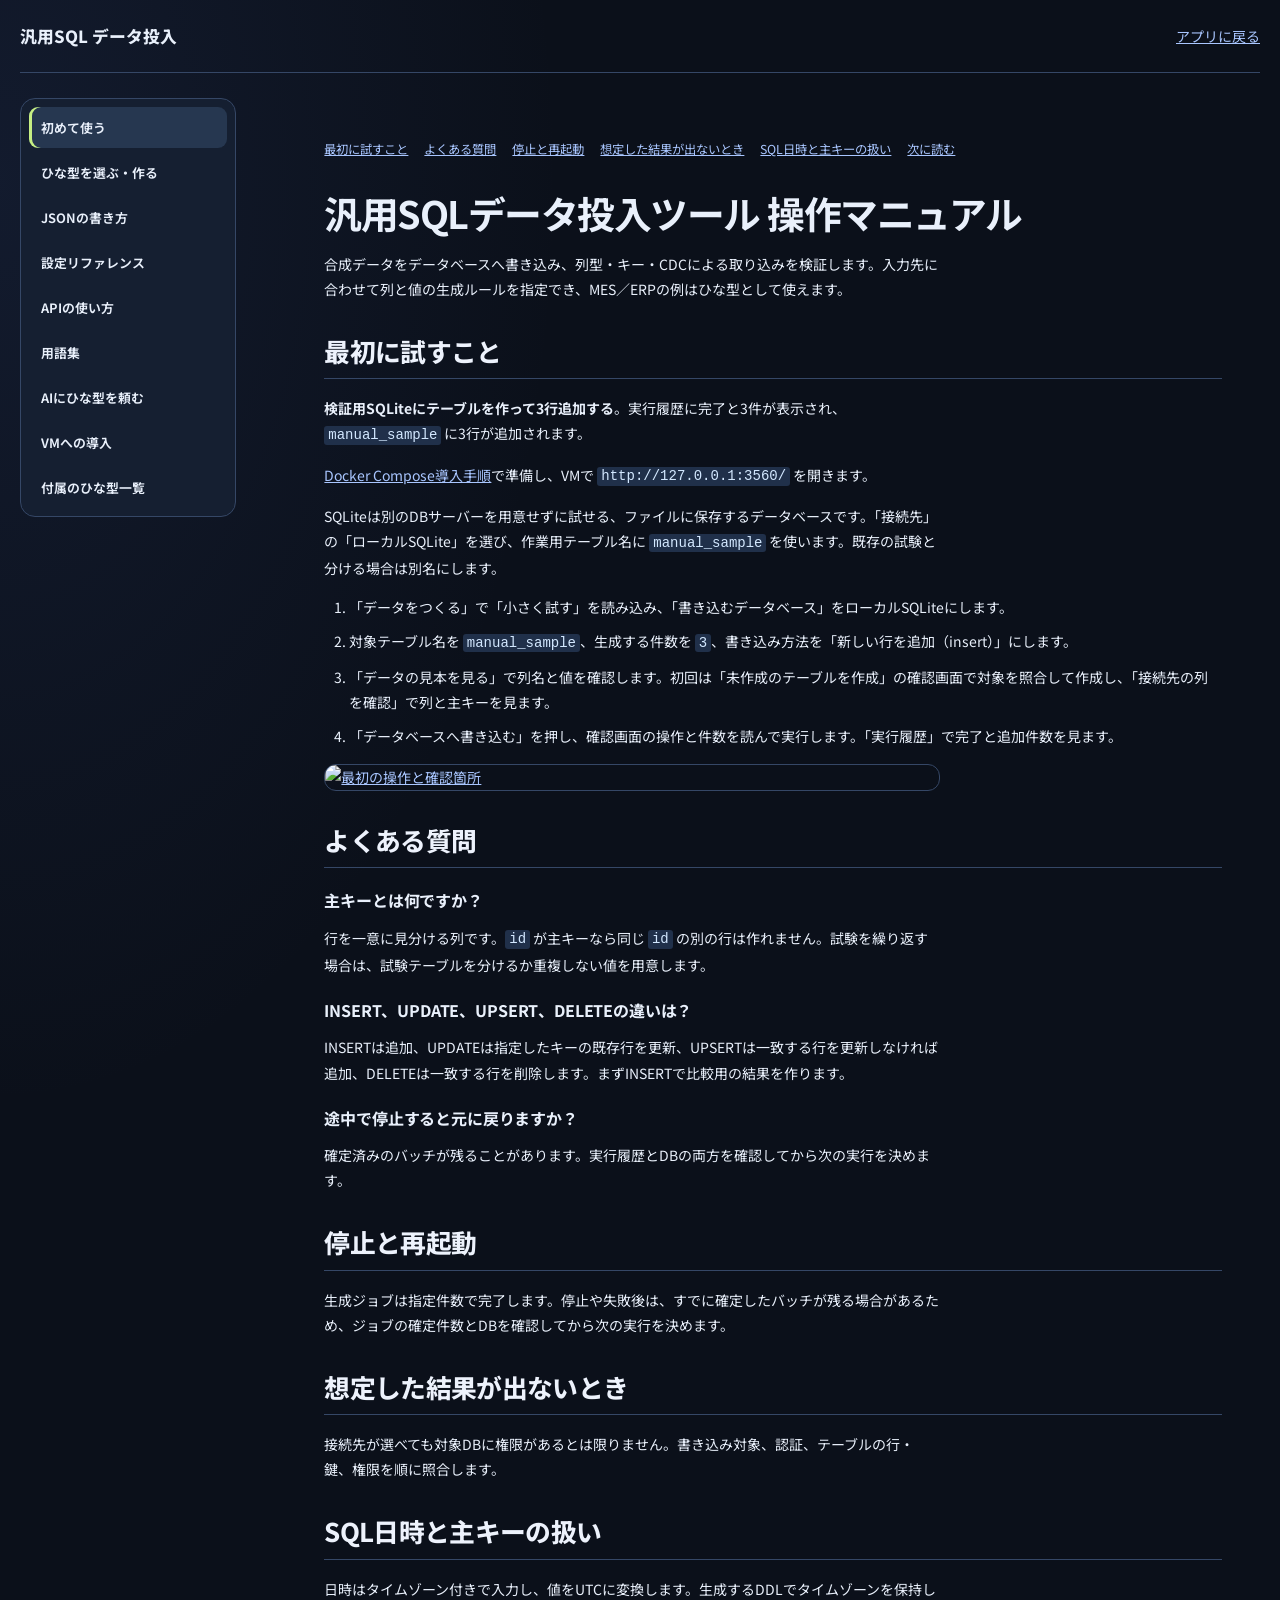
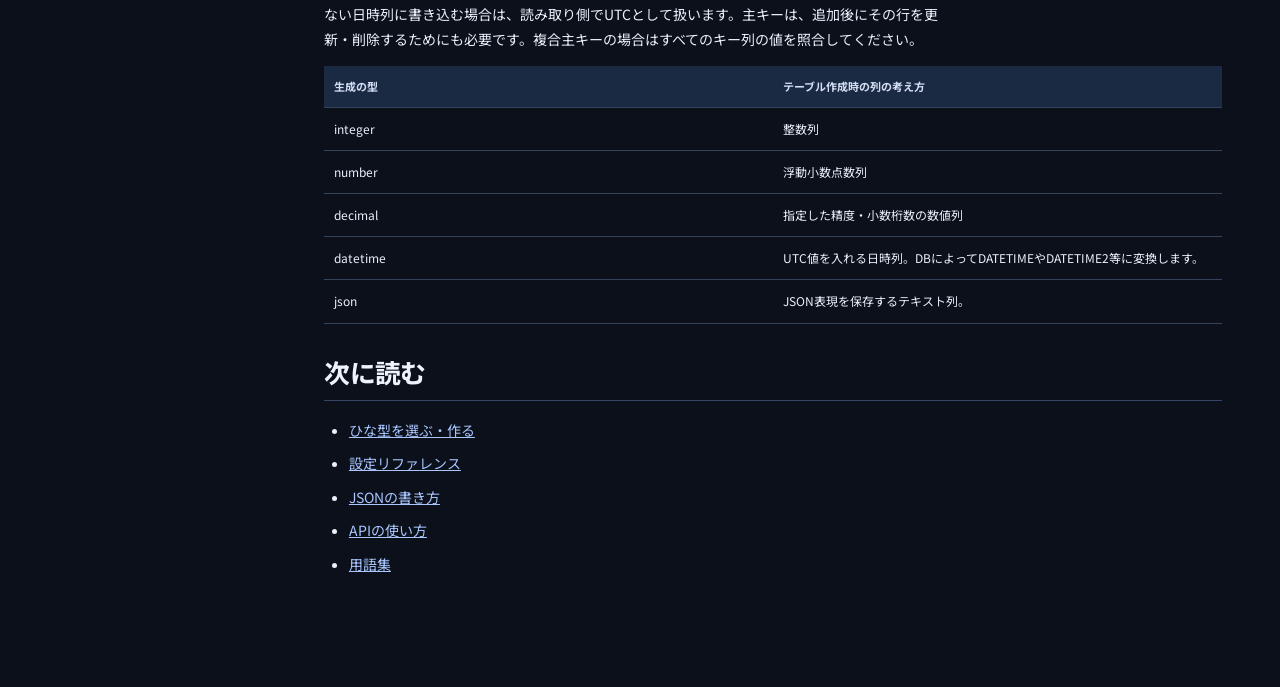
==== docs/help-site/index.html @ a340a107 "Improve product documentation, validation and operations" ====
<!doctype html>
<html lang="ja">
<head>
  <meta charset="utf-8">
  <meta name="viewport" content="width=device-width, initial-scale=1">
  <title>初めて使う | 汎用SQL データ投入</title>
  <link rel="stylesheet" href="/static/style.css">
  <link rel="stylesheet" href="/static/help.css">
  <script src="/static/help.js" defer></script>
</head>
<body class="help-page">
  <a class="help-skip" href="#help-content">本文へ移動</a>
  <div class="help-top">
    <a class="help-home" href="/">汎用SQL データ投入</a>
    <a href="/">アプリに戻る</a>
  </div>
  <div class="help-layout">
    <nav class="help-nav" aria-label="ヘルプ"><a href="/help/index.html" aria-current="page">初めて使う</a><a href="/help/presets.html">ひな型を選ぶ・作る</a><a href="/help/templates.html">JSONの書き方</a><a href="/help/settings.html">設定リファレンス</a><a href="/help/api.html">APIの使い方</a><a href="/help/glossary.html">用語集</a><a href="/help/ai.html">AIにひな型を頼む</a><a href="/help/install.html">VMへの導入</a><a href="/help/catalog.html">付属のひな型一覧</a></nav>
    <main class="help-content" id="help-content">
      <nav class="help-outline" aria-label="このページ"><a href="#最初に試すこと">最初に試すこと</a><a href="#よくある質問">よくある質問</a><a href="#停止と再起動">停止と再起動</a><a href="#想定した結果が出ないとき">想定した結果が出ないとき</a><a href="#sql日時と主キ-の扱い">SQL日時と主キーの扱い</a><a href="#次に読む">次に読む</a></nav>
      <article><h1>汎用SQLデータ投入ツール 操作マニュアル</h1>
<p>合成データをデータベースへ書き込み、列型・キー・CDCによる取り込みを検証します。入力先に合わせて列と値の生成ルールを指定でき、MES／ERPの例はひな型として使えます。</p>
<h2 id="最初に試すこと">最初に試すこと</h2>
<p><strong>検証用SQLiteにテーブルを作って3行追加する</strong>。実行履歴に完了と3件が表示され、<code>manual_sample</code> に3行が追加されます。</p>
<p><a href="/help/install.html">Docker Compose導入手順</a>で準備し、VMで <code>http://127.0.0.1:3560/</code> を開きます。</p>
<p>SQLiteは別のDBサーバーを用意せずに試せる、ファイルに保存するデータベースです。「接続先」の「ローカルSQLite」を選び、作業用テーブル名に <code>manual_sample</code> を使います。既存の試験と分ける場合は別名にします。</p>
<ol>
<li>「データをつくる」で「小さく試す」を読み込み、「書き込むデータベース」をローカルSQLiteにします。</li>
<li>対象テーブル名を <code>manual_sample</code>、生成する件数を <code>3</code>、書き込み方法を「新しい行を追加（insert）」にします。</li>
<li>「データの見本を見る」で列名と値を確認します。初回は「未作成のテーブルを作成」の確認画面で対象を照合して作成し、「接続先の列を確認」で列と主キーを見ます。</li>
<li>「データベースへ書き込む」を押し、確認画面の操作と件数を読んで実行します。「実行履歴」で完了と追加件数を見ます。</li>
</ol>
<p><a href="/help/images/operation-guide.png"><img src="/help/images/operation-guide.png" alt="最初の操作と確認箇所" loading="lazy" /></a></p>
<h2 id="よくある質問">よくある質問</h2>
<h3 id="主キ-とは何ですか">主キーとは何ですか？</h3>
<p>行を一意に見分ける列です。<code>id</code> が主キーなら同じ <code>id</code> の別の行は作れません。試験を繰り返す場合は、試験テーブルを分けるか重複しない値を用意します。</p>
<h3 id="insert-update-upsert-deleteの違いは">INSERT、UPDATE、UPSERT、DELETEの違いは？</h3>
<p>INSERTは追加、UPDATEは指定したキーの既存行を更新、UPSERTは一致する行を更新しなければ追加、DELETEは一致する行を削除します。まずINSERTで比較用の結果を作ります。</p>
<h3 id="途中で停止すると元に戻りますか">途中で停止すると元に戻りますか？</h3>
<p>確定済みのバッチが残ることがあります。実行履歴とDBの両方を確認してから次の実行を決めます。</p>
<h2 id="停止と再起動">停止と再起動</h2>
<p>生成ジョブは指定件数で完了します。停止や失敗後は、すでに確定したバッチが残る場合があるため、ジョブの確定件数とDBを確認してから次の実行を決めます。</p>
<h2 id="想定した結果が出ないとき">想定した結果が出ないとき</h2>
<p>接続先が選べても対象DBに権限があるとは限りません。書き込み対象、認証、テーブルの行・鍵、権限を順に照合します。</p>
<h2 id="sql日時と主キ-の扱い">SQL日時と主キーの扱い</h2>
<p>日時はタイムゾーン付きで入力し、値をUTCに変換します。生成するDDLでタイムゾーンを保持しない日時列に書き込む場合は、読み取り側でUTCとして扱います。主キーは、追加後にその行を更新・削除するためにも必要です。複合主キーの場合はすべてのキー列の値を照合してください。</p>
<table>
<thead>
<tr>
<th>生成の型</th>
<th>テーブル作成時の列の考え方</th>
</tr>
</thead>
<tbody>
<tr>
<td>integer</td>
<td>整数列</td>
</tr>
<tr>
<td>number</td>
<td>浮動小数点数列</td>
</tr>
<tr>
<td>decimal</td>
<td>指定した精度・小数桁数の数値列</td>
</tr>
<tr>
<td>datetime</td>
<td>UTC値を入れる日時列。DBによってDATETIMEやDATETIME2等に変換します。</td>
</tr>
<tr>
<td>json</td>
<td>JSON表現を保存するテキスト列。</td>
</tr>
</tbody>
</table>
<h2 id="次に読む">次に読む</h2>
<ul>
<li><a href="/help/presets.html">ひな型を選ぶ・作る</a></li>
<li><a href="/help/settings.html">設定リファレンス</a></li>
<li><a href="/help/templates.html">JSONの書き方</a></li>
<li><a href="/help/api.html">APIの使い方</a></li>
<li><a href="/help/glossary.html">用語集</a></li>
</ul>
</article>
    </main>
  </div>
</body>
</html>
---- static/style.css ----
@font-face {
  font-family: "Noto Sans JP";
  src: url("/static/fonts/noto-sans-jp-all.woff2") format("woff2");
  font-style: normal;
  font-weight: 100 900;
  font-display: swap;
}
@font-face {
  font-family: "Noto Sans JP";
  src: url("/static/fonts/noto-sans-jp-ui.woff2") format("woff2");
  font-style: normal;
  font-weight: 100 900;
  font-display: swap;
  unicode-range: U+0020-007E, U+00B5, U+00B7, U+00D7, U+2014, U+2026, U+2191-2193, U+3000-303F, U+3041-3096, U+3099-30FF, U+4E00, U+4E07, U+4E09-4E0B, U+4E0D-4E0E, U+4E21, U+4E26, U+4E2D, U+4E38, U+4E3B, U+4E71, U+4E86, U+4E88, U+4E8B-4E8C, U+4E92, U+4EA4, U+4EBA, U+4ECA, U+4ED5-4ED6, U+4ED8, U+4EE3, U+4EE5, U+4EEE, U+4EF6, U+4EFB, U+4F11, U+4F1D, U+4F34, U+4F3C, U+4F4D-4F4E, U+4F53, U+4F55, U+4F59, U+4F5C, U+4F7F, U+4F8B, U+4F9B, U+4F9D, U+4FA1, U+4FC2, U+4FDD, U+4FE1, U+500B, U+500D, U+5019, U+5024, U+504F, U+505C, U+5065, U+5074, U+507D, U+5099, U+50B7, U+50BE, U+50CD, U+50CF, U+5104, U+512A, U+5143, U+5148, U+5165, U+5168, U+516C, U+5171, U+5177, U+5185, U+518D, U+5199, U+51AA, U+51E6, U+51FA, U+5206-5207, U+5217, U+521D, U+5224-5225, U+5229, U+5230, U+5236, U+523B, U+5247, U+524A, U+524D, U+526F, U+5272, U+529B, U+529F-52A0, U+52A9, U+52B9, U+52D5, U+52D9, U+52DD, U+5305, U+5316, U+533A, U+533F, U+534A, U+5354, U+5358, U+5370, U+5373, U+5378, U+539F, U+53B3, U+53BB, U+53C2, U+53CA, U+53CD-53CE, U+53D6-53D7, U+53E3-53E4, U+53EF-53F0, U+53F3, U+53F7, U+5404, U+5408, U+540C-540D, U+5411, U+5426, U+542B, U+544A, U+5468, U+5473, U+547C-547D, U+548C, U+54C1, U+554F, U+5668, U+56DB, U+56DE, U+56F2-56F3, U+56FA, U+5727-5728, U+5730, U+5747, U+5766, U+578B, U+57CB, U+57DF, U+57FA, U+5831, U+5834, U+5883, U+5897, U+58CA, U+58F2, U+5909, U+5916, U+591A, U+5927, U+5931, U+5951, U+5968, U+59A5, U+59A8, U+59CB, U+59D4, U+5B50, U+5B57-5B58, U+5B88-5B89, U+5B8C, U+5B9A-5B9B, U+5B9F, U+5BA3, U+5BB3, U+5BB9, U+5BC4, U+5BC6, U+5BF8, U+5BFE-5BFF, U+5C02, U+5C0A, U+5C0E-5C0F, U+5C11, U+5C3E, U+5C4A, U+5C55, U+5C5E, U+5C64-5C65, U+5C90, U+5D29, U+5DE1, U+5DE5-5DE6, U+5DE8, U+5DEE, U+5DF1, U+5DFB, U+5E03, U+5E0C, U+5E2F-5E30, U+5E38, U+5E45, U+5E73-5E74, U+5E8F, U+5E95, U+5EA6-5EA7, U+5EAB, U+5EC3, U+5EF6, U+5F0F, U+5F15, U+5F27, U+5F35, U+5F37, U+5F53, U+5F62, U+5F71, U+5F85, U+5F8C, U+5F90, U+5F93, U+5F97, U+5FA1, U+5FA9, U+5FC3, U+5FC5, U+5FDC, U+6027, U+60C5, U+60F3, U+610F, U+614B, U+61B6, U+6210, U+623B, U+6240, U+624B, U+6271, U+627F-6280, U+6291, U+6295, U+6298, U+629E, U+62BC-62BD, U+62C5, U+62D2, U+62E0-62E1, U+62EC, U+6301, U+6307, U+6319, U+632F, U+633F, U+6357, U+6368, U+6392, U+639B, U+63A1-63A2, U+63A5, U+63A8, U+63C3, U+63CF-63D0, U+63DB, U+63E1, U+63F4, U+640D, U+643A, U+6442, U+64CD, U+64EC, U+652F, U+6539, U+653E, U+6557, U+6563, U+6570, U+6574, U+6587, U+659C, U+65AD, U+65B0, U+65B9, U+65BD, U+65E2, U+65E5, U+65E7, U+6607, U+660E, U+6620, U+6642, U+666F, U+6697, U+66F4, U+66F8, U+66FF-6700, U+6709, U+671B, U+671F, U+672A-672C, U+675F, U+6761, U+6765, U+6790, U+679A, U+679C, U+67A0, U+67B6, U+67FB, U+6821, U+683C, U+6841, U+6848, U+68B1, U+68DA, U+691C, U+696D, U+69CB, U+69D8, U+6A19, U+6A21, U+6A29-6A2A, U+6A5F, U+6B04, U+6B20-6B21, U+6B62-6B63, U+6B69, U+6B74, U+6B8A-6B8B, U+6BB5, U+6BCD-6BCE, U+6BD4, U+6C0F, U+6C17, U+6C38, U+6C42, U+6C4E, U+6C7A, U+6CBF, U+6CC1, U+6CD5, U+6CE2, U+6CE8, U+6D3E, U+6D41, U+6D6E, U+6D88, U+6DF1, U+6DF7, U+6DFB, U+6E08-6E09, U+6E21, U+6E29, U+6E2C, U+6E80, U+6E90, U+6E96, U+6EDE, U+6F0F, U+6F14, U+70B9, U+7121, U+7167, U+71B1, U+7247-7248, U+7269, U+7279, U+72B6, U+72EC, U+7336, U+7387, U+73FE, U+7406, U+74B0, U+751F, U+7523, U+7528, U+7531, U+753B, U+754C, U+7559, U+7565, U+756A, U+7570, U+758E, U+7591, U+767A-767B, U+767D, U+7684, U+76BF, U+76E3-76E4, U+76EE, U+76F4, U+76F8, U+76FE, U+7701, U+771F, U+7740, U+77AC, U+77DB, U+77E5, U+77ED, U+7834, U+78BA, U+793A, U+7968, U+7981, U+79D2, U+79D8, U+79F0, U+79FB, U+7A0B, U+7A0E, U+7A2E, U+7A3C, U+7A4D, U+7A7A, U+7A81, U+7A93, U+7ACB, U+7AEF, U+7AF6, U+7B26, U+7B2C, U+7B49, U+7B54, U+7B87, U+7B97, U+7BA1, U+7BC0, U+7BC4, U+7BC9, U+7C21, U+7C8B, U+7C92, U+7CBE, U+7CFB, U+7D04, U+7D0B, U+7D0D, U+7D14, U+7D20, U+7D22, U+7D2F-7D30, U+7D42, U+7D44, U+7D4C, U+7D50, U+7D5E, U+7D61, U+7D71, U+7D76, U+7D99-7D9A, U+7DAD, U+7DCF, U+7DD2, U+7DDA, U+7DE8-7DE9, U+7E1B, U+7E26, U+7E2E, U+7E3E, U+7E70, U+7F6E, U+7F72, U+7FA4, U+7FA9, U+8005, U+80A2, U+80CC, U+80FD, U+8108, U+81EA, U+81F4, U+822C, U+826F, U+8272, U+82F1, U+8377, U+843D, U+884C, U+8853, U+885D, U+8868, U+88C5, U+88D5, U+88DC, U+88FD, U+8907, U+8981, U+898B, U+898F, U+8996, U+89A7, U+89AA, U+89B3, U+89E3, U+89E6, U+8A00, U+8A08, U+8A18, U+8A2D, U+8A31, U+8A33, U+8A3C, U+8A55, U+8A66, U+8A70, U+8A72-8A73, U+8A8D, U+8A9E, U+8AA4, U+8AAC-8AAD, U+8ABF, U+8ACB, U+8AD6, U+8B58, U+8B66, U+8B72, U+8B77, U+8C61, U+8CA0, U+8CA8, U+8CB8, U+8CBC, U+8CC7, U+8CEA, U+8CFC, U+8D64, U+8D70, U+8D77, U+8D85, U+8D8A, U+8DB3, U+8DE1, U+8DEF, U+8EE2, U+8EF8, U+8EFD, U+8F03, U+8F09, U+8F9E, U+8FBA, U+8FBC, U+8FBF, U+8FC2, U+8FD1, U+8FD4, U+8FF0, U+8FFD, U+9001, U+9006, U+9010, U+9014, U+901A, U+901F-9020, U+9023, U+9032, U+9045, U+904E, U+9054-9055, U+9069, U+9077-9078, U+907F, U+90E8, U+914D, U+91C8, U+91CD, U+91CF, U+91D1, U+91DD, U+9332, U+9375, U+9396, U+9577, U+9580, U+9589, U+958B, U+9593, U+95A2, U+95B2, U+95BE, U+9632, U+964D, U+9650, U+9664-9665, U+968E, U+9694, U+969B-969C, U+96A0, U+96A3, U+96C6, U+96E2, U+9732, U+9752, U+9759, U+975E, U+9762, U+97FF, U+9805-9806, U+9808, U+9818, U+982D, U+983B-983C, U+984D, U+985E, U+98DB, U+98DF, U+9A13, U+9AA8, U+9AD8, U+9ED9, U+FF01-FF9F, U+FFA1-FFBE, U+FFC2-FFC7, U+FFCA-FFCF, U+FFD2-FFD7, U+FFDA-FFDC, U+FFE0-FFE6, U+FFE8-FFEE;
}
:root {
  color-scheme: dark;
  --bg: #10171d;
  --panel: #17232c;
  --panel2: #1d2c36;
  --line: #30434f;
  --ink: #e8f0f2;
  --muted: #9dafbb;
  --accent: #72dec7;
  --warn: #f7c783;
  font-family: "Noto Sans JP", "Hiragino Sans", "Yu Gothic", "Meiryo", "Noto Sans CJK JP", sans-serif;
  font-size: 14px;
}
* {
  box-sizing: border-box;
}
body {
  margin: 0;
  background: var(--bg);
  color: var(--ink);
}
header {
  padding: 30px 4vw 26px;
  border-bottom: 1px solid var(--line);
  display: flex;
  justify-content: space-between;
  align-items: center;
  background: radial-gradient(ellipse at 85% 0, #20473e88, transparent 60%);
}
h1 {
  font-size: 28px;
  letter-spacing: -0.04em;
  margin: 8px 0;
}
h2 {
  font-size: 23px;
  margin: 6px 0;
}
h3 {
  font-size: 17px;
  margin: 0 0 14px;
}
p {
  line-height: 1.8;
}
.eyebrow {
  font-size: 10px;
  letter-spacing: 0.16em;
  color: var(--accent);
  font-weight: 700;
}
.version {
  margin-left: 12px;
  color: var(--muted);
}
header p {
  margin: 0;
  color: var(--muted);
}
.layout {
  display: grid;
  grid-template-columns: 222px minmax(0, 1fr);
  max-width: 1500px;
  margin: auto;
}
aside {
  padding: 30px 18px;
  border-right: 1px solid var(--line);
}
nav {
  display: grid;
  gap: 8px;
}
.nav {
  display: flex;
  gap: 12px;
  padding: 14px;
  text-align: left;
  border: 1px solid transparent;
  background: none;
  color: var(--muted);
  font-size: 11px;
}
.nav span {
  font-size: 13px;
}
.nav.active {
  background: var(--panel2);
  border-color: var(--line);
  color: var(--accent);
}
.aside-note {
  border-top: 1px solid var(--line);
  margin-top: 30px;
  padding: 24px 10px;
  color: var(--muted);
  font-size: 12px;
}
#contextHelp {
  color: var(--ink);
  border-left: 2px solid var(--accent);
  padding-left: 12px;
  overflow-wrap: anywhere;
}
main {
  padding: 30px clamp(16px, 3vw, 42px);
  min-width: 0;
}
.section-head {
  display: flex;
  justify-content: space-between;
  align-items: center;
  gap: 16px;
  margin-bottom: 20px;
}
.card {
  padding: 22px;
  background: var(--panel);
  border: 1px solid var(--line);
  border-radius: 12px;
  margin-bottom: 18px;
}
.grid {
  display: grid;
  grid-template-columns: repeat(auto-fit, minmax(min(230px, 100%), 1fr));
  gap: 18px;
}
.control {
  min-width: 0;
}
label,
.field-label {
  display: block;
  font-size: 12px;
  font-weight: 500;
  color: #c7d6dc;
}
input,
select,
textarea {
  width: 100%;
  border: 1px solid var(--line);
  border-radius: 6px;
  background: #0e1a23;
  color: var(--ink);
  padding: 11px;
  margin-top: 8px;
  font: inherit;
  font-size: 13px;
  min-width: 0;
}
input[type="checkbox"] {
  width: 18px;
  height: 18px;
  margin: 0 8px 0 0;
  accent-color: var(--accent);
  vertical-align: middle;
}
input[type="file"] {
  padding: 8px;
}
textarea {
  resize: vertical;
  line-height: 1.6;
  font-family: ui-monospace, SFMono-Regular, Consolas, "Noto Sans JP", "Yu Gothic", "Noto Sans CJK JP", monospace;
}
input:focus,
select:focus,
textarea:focus,
button:focus-visible,
.help:focus {
  outline: 2px solid var(--accent);
  outline-offset: 2px;
}
input:invalid,
textarea:invalid {
  border-color: #da826c;
}
button {
  cursor: pointer;
  background: var(--panel2);
  border: 1px solid var(--line);
  border-radius: 7px;
  color: var(--ink);
  padding: 10px 14px;
  font: inherit;
  font-size: 12px;
  white-space: normal;
}
button:hover {
  border-color: var(--accent);
  color: var(--accent);
}
button:disabled {
  opacity: 0.45;
  cursor: wait;
}
.primary {
  background: var(--accent);
  color: #0f2923;
  font-weight: 700;
  border-color: var(--accent);
  padding: 12px 22px;
}
.primary:hover {
  background: #a6f4e3;
  color: #0f2923;
}
.secondary {
  border-color: var(--accent);
  color: var(--accent);
}
.ghost {
  background: transparent;
  color: var(--muted);
}
.danger {
  color: #ffa58e;
}
.toolbar,
.actionbar {
  display: flex;
  align-items: end;
  gap: 12px;
  flex-wrap: wrap;
}
.actionbar {
  margin: 20px 0;
  align-items: center;
}
.toolbar .compact {
  min-width: 220px;
  flex: 1;
}
.toolbar select {
  margin-top: 5px;
}
.toolbar label {
  flex: 1;
  min-width: 150px;
}
.muted {
  color: var(--muted);
  font-size: 12px;
  line-height: 1.7;
}
.intro {
  color: var(--muted);
  margin-top: -8px;
}
.badge {
  display: inline-block;
  background: #264338;
  color: var(--accent);
  border: 1px solid #3c6353;
  border-radius: 24px;
  font-size: 10px;
  padding: 5px 10px;
  white-space: nowrap;
}
.tab {
  display: none;
}
.tab.active {
  display: block;
}
.help {
  display: inline-flex;
  align-items: center;
  justify-content: center;
  border: 1px solid #5c7482;
  color: var(--muted);
  width: 16px;
  height: 16px;
  border-radius: 50%;
  font-size: 10px;
  margin-left: 6px;
  cursor: help;
}
.hint {
  position: relative;
}
.hint:hover > .field-label,
.hint:hover > label {
  color: var(--accent);
}
#tooltip {
  position: fixed;
  z-index: 1000;
  background: #e0f2ec;
  color: #17362d;
  border: 1px solid var(--accent);
  padding: 15px 17px;
  border-radius: 9px;
  box-shadow: 0 8px 40px #0008;
  max-width: min(390px, calc(100vw - 24px));
  font-size: 12px;
  line-height: 1.8;
  white-space: pre-wrap;
  overflow-wrap: anywhere;
  pointer-events: none;
}
details > summary {
  cursor: pointer;
  color: #d6e5e9;
  font-weight: 600;
  font-size: 13px;
  line-height: 1.8;
}
details[open] > summary {
  margin-bottom: 20px;
}
.subsection {
  grid-column: 1/-1;
  border-top: 1px solid var(--line);
  padding-top: 18px;
}
.field-card {
  border: 1px solid var(--line);
  border-radius: 8px;
  padding: 16px;
  margin-bottom: 12px;
  background: #121e27;
}
.field-head {
  display: grid;
  grid-template-columns: 1.2fr 1fr 1.25fr auto;
  gap: 12px;
  align-items: end;
  margin-bottom: 14px;
}
.field-actions {
  display: flex;
  gap: 5px;
  padding-bottom: 2px;
}
.field-actions button {
  padding: 9px;
}
.field-list {
  margin-top: 18px;
}
.json-hint {
  font-size: 10px;
  color: var(--muted);
  margin-top: 5px;
}
.checklabel {
  display: flex;
  align-items: center;
  margin: 12px 0;
  font-size: 12px;
}
.profile-list {
  display: grid;
  grid-template-columns: repeat(auto-fill, minmax(220px, 1fr));
  gap: 12px;
  margin-bottom: 20px;
}
.profile {
  padding: 15px;
  display: flex;
  flex-direction: column;
  gap: 10px;
  text-align: left;
}
.profile.active {
  border-color: var(--accent);
  background: #203930;
}
pre {
  font-size: 12px;
  line-height: 1.7;
  white-space: pre-wrap;
  overflow-wrap: anywhere;
  max-height: 500px;
  overflow: auto;
  background: #0c161e;
  border-radius: 6px;
  padding: 16px;
}
.code {
  font-size: 12px;
  tab-size: 2;
}
.table-scroll {
  overflow: auto;
  max-height: 350px;
}
table {
  border-collapse: collapse;
  width: 100%;
  font-size: 12px;
}
th,
td {
  text-align: left;
  padding: 10px;
  border-bottom: 1px solid var(--line);
  white-space: nowrap;
  max-width: 360px;
  overflow: hidden;
  text-overflow: ellipsis;
}
th {
  color: var(--accent);
  font-size: 11px;
}
#notice:not(:empty) {
  border: 1px solid #527167;
  background: #1c352c;
  color: #b5f6dc;
  border-radius: 8px;
  padding: 14px;
  margin-bottom: 20px;
  white-space: pre-wrap;
  overflow-wrap: anywhere;
}
#notice.error {
  border-color: #a36b56;
  background: #39291f;
  color: #ffbf9f;
}
.job-progress {
  height: 6px;
  background: #0b171d;
  border-radius: 6px;
  overflow: hidden;
  margin: 14px 0;
}
.job-progress > div {
  height: 100%;
  background: var(--accent);
}
.stats {
  display: flex;
  gap: 30px;
  flex-wrap: wrap;
}
.stats b {
  display: block;
  font-size: 24px;
  color: var(--accent);
  margin-top: 5px;
}
.note {
  color: var(--muted);
  font-size: 12px;
  line-height: 1.8;
}
footer {
  border-top: 1px solid var(--line);
  padding: 18px 4vw;
  color: var(--muted);
  font-size: 11px;
}
#secretState {
  overflow-wrap: anywhere;
}
[hidden] {
  display: none !important;
}
@media (min-width: 1100px) {
  .grid {
    grid-template-columns: repeat(3, minmax(0, 1fr));
  }
}
@media (max-width: 760px) {
  header {
    padding: 20px;
  }
  h1 {
    font-size: 23px;
  }
  .layout {
    display: block;
  }
  aside {
    padding: 12px 16px;
    border-right: 0;
    border-bottom: 1px solid var(--line);
  }
  nav {
    display: flex;
    overflow-x: auto;
  }
  .nav {
    padding: 10px;
    flex-shrink: 0;
  }
  .nav span {
    font-size: 11px;
  }
  .aside-note {
    display: none;
  }
  main {
    padding: 22px 16px;
  }
  .section-head {
    align-items: start;
  }
  .section-head > .muted {
    display: none;
  }
  .card {
    padding: 16px;
  }
  .field-head {
    grid-template-columns: 1fr 1fr;
  }
  .field-head > .control:first-child {
    grid-column: 1/-1;
  }
  .field-actions {
    grid-column: 1/-1;
  }
  .toolbar {
    align-items: center;
  }
  .toolbar .compact {
    min-width: 150px;
  }
  .actionbar .muted {
    width: 100%;
  }
}

#presetDetails {
  white-space: pre-wrap;
  border-left: 2px solid var(--accent);
  padding: 10px 18px;
  line-height: 1.9;
  background: var(--panel);
  border-radius: 6px;
}

.advanced-stack.grid {
  display: block;
}
.advanced-stack > .card {
  margin-bottom: 10px;
}
.advanced-stack > .card:last-child {
  margin-bottom: 0;
}

@media (max-width: 520px) {
  nav {
    display: grid;
    grid-template-columns: repeat(2, minmax(0, 1fr));
  }
  .nav {
    min-width: 0;
    white-space: normal;
  }
}

header {
  gap: 16px;
}
header > div {
  min-width: 0;
}
header > .badge {
  flex-shrink: 0;
}
.nav {
  min-height: 44px;
  font-size: 13px;
  align-items: center;
}
#generate button,
#generate summary {
  min-height: 40px;
}
#generate summary {
  padding-block: 8px;
  line-height: 1.6;
}
#generate summary:focus-visible,
#generate .table-scroll:focus-visible {
  outline: 2px solid var(--accent);
  outline-offset: 3px;
}
.preview-step {
  border-color: #49766e;
  background: linear-gradient(120deg, #1a2e33, var(--panel) 60%);
}
.preview-step h3 {
  margin-bottom: 6px;
}
.preview-step .muted {
  margin-top: 0;
}
.run-step .actionbar {
  margin: 12px 0;
}
@media (max-width: 520px) {
  header {
    flex-direction: column;
    align-items: flex-start;
    gap: 10px;
  }
  #generate .toolbar > label {
    flex-basis: 100%;
  }
}

.preset-scenario {
  margin: 12px 0;
  padding: 10px 12px;
  border-left: 2px solid var(--accent);
  border-radius: 4px;
  background: var(--panel2);
  overflow-wrap: anywhere;
}
.preset-scenario p {
  margin: 4px 0 0;
  white-space: pre-wrap;
}

#presetMetadata {
  margin-bottom: 18px;
}
#presetMetadata > label,
#presetMetadata > button {
  margin-top: 12px;
}

.preset-metadata-fields {
  display: grid;
  grid-template-columns: repeat(auto-fit, minmax(min(250px, 100%), 1fr));
  gap: 12px 18px;
}

/* ひな型カタログとプレビュー比較 */
#comparison[hidden],
#comparison [hidden] {
  display: none;
}
.comparison-controls,
.comparison-actions,
.comparison-selection {
  display: flex;
  flex-wrap: wrap;
  align-items: center;
  gap: 8px 12px;
}
.comparison-search {
  flex: 1 1 230px;
  min-width: 0;
}
.comparison-check {
  display: inline-flex;
  align-items: center;
  gap: 8px;
}
.comparison-check input,
.comparison-catalog input {
  width: auto;
  min-width: 1rem;
  flex: 0 0 auto;
  accent-color: #76dacc;
}
.comparison-catalog,
.comparison-selection {
  list-style: none;
  margin: 8px 0 14px;
  padding: 0;
}
.comparison-catalog {
  max-height: 23rem;
  overflow: auto;
  scrollbar-gutter: stable;
}
.comparison-catalog > li {
  display: flex;
  flex-wrap: wrap;
  align-items: flex-start;
  gap: 8px 12px;
  border-top: 1px solid var(--line, #37525f);
  padding: 10px 2px;
  overflow-wrap: anywhere;
}
.comparison-catalog label {
  flex: 1 1 230px;
  display: flex;
  align-items: flex-start;
  gap: 8px;
  min-width: 0;
}
.comparison-catalog label > span {
  min-width: 0;
}
.comparison-catalog small,
.comparison-table small,
.comparison-scenario {
  display: block;
  color: var(--muted, #a9bcc7);
}
.comparison-scenario {
  margin-top: 4px;
}
.comparison-catalog button,
.comparison-actions button {
  max-width: 100%;
  white-space: normal;
}
.comparison-catalog button[aria-pressed="true"],
.comparison-selection li {
  border: 1px solid #66b4ac;
  border-radius: 8px;
  background: rgba(59, 178, 160, 0.15);
}
.comparison-selection li {
  padding: 4px 8px;
  overflow-wrap: anywhere;
  min-width: 0;
  max-width: 100%;
}
.comparison-table {
  overflow: auto;
  margin-top: 14px;
}
.comparison-table table {
  min-width: 480px;
}
.comparison-table th {
  min-width: 128px;
  overflow-wrap: anywhere;
}
.comparison-table .comparison-changed {
  background: rgba(59, 178, 160, 0.14);
}

/* 画面全体で使う余白・階層・操作状態 */
:root {
  --bg: #0b101a;
  --panel: #141d2d;
  --panel2: #1c2940;
  --line: #34435d;
  --ink: #edf2fc;
  --muted: #aebed5;
  --accent: #c4ef86;
  --warn: #ffd28b;
  --input: #0b1425;
  --focus: #c4ef86;
  --edge: rgba(168, 192, 239, .16);
  font-size: 14px;
  font-kerning: normal;
}
body {
  min-height: 100vh;
  background:
    radial-gradient(ellipse at 0% 8%, rgba(58, 83, 149, .16), transparent 40rem),
    var(--bg);
}
header {
  isolation: isolate;
  position: relative;
  min-height: 156px;
  padding: 28px max(4vw, calc((100vw - 1390px) / 2)) 30px;
  gap: 18px;
  background:
    radial-gradient(ellipse at 90% -45%, rgba(115, 150, 255, .35), transparent 62%),
    linear-gradient(112deg, #131e31, #11172a 63%, #1b2942);
  border-bottom-color: #455b7d;
}
header::before {
  content: "";
  position: absolute;
  z-index: -1;
  inset: 0 0 0 42%;
  background-image:
    linear-gradient(rgba(164, 191, 247, .09) 1px, transparent 1px),
    linear-gradient(90deg, rgba(164, 191, 247, .09) 1px, transparent 1px);
  background-size: 28px 28px;
  mask-image: linear-gradient(90deg, transparent, black);
  pointer-events: none;
}
header > div {
  min-width: 0;
}
header h1 {
  font-size: clamp(25px, 1.8vw + .8rem, 40px);
  line-height: 1.18;
  letter-spacing: -.025em;
  font-weight: 780;
  margin: 4px 0 12px;
  overflow-wrap: anywhere;
}
header p {
  max-width: 75ch;
  line-height: 1.65;
  font-size: 13px;
}
header > .badge {
  display: inline-flex;
  align-items: center;
  gap: 8px;
  padding: 7px 12px;
  border-radius: 99px;
  background: #0e192a;
  border-color: #486681;
  font-variant-numeric: tabular-nums;
}
header > .badge::before {
  content: "";
  width: 7px;
  height: 7px;
  border-radius: 50%;
  background: currentColor;
  flex: 0 0 auto;
}
.layout {
  max-width: 1460px;
  padding: 30px clamp(16px, 3.6vw, 44px) 68px;
  gap: clamp(18px, 2.8vw, 40px);
  grid-template-columns: 214px minmax(0, 1fr);
}
.layout > aside,
.layout > main {
  padding: 0;
  border-right: 0;
  min-width: 0;
}
.layout > aside > nav {
  gap: 4px;
  padding: 7px;
  min-width: 0;
  background: #101827;
  border: 1px solid var(--edge);
  border-radius: 16px;
  box-shadow: 0 8px 24px rgb(0 0 0 / .15);
}
nav .nav {
  position: relative;
  display: flex;
  justify-content: flex-start;
  align-items: center;
  min-height: 43px;
  min-width: 0;
  padding: 10px 12px;
  gap: 6px;
  border-radius: 10px;
  border-color: transparent;
  background: transparent;
  font-size: 13px;
  font-weight: 600;
  white-space: normal;
  overflow-wrap: anywhere;
}
nav .nav:hover {
  background: #1a2840;
}
nav .nav.active {
  background: linear-gradient(100deg, #2a3b55, #1e2b43);
  border-color: #4c6384;
  color: #eef4ff;
  padding-left: 18px;
}
nav .nav.active::before {
  content: "";
  position: absolute;
  left: 7px;
  width: 3px;
  height: 15px;
  border-radius: 3px;
  background: var(--accent);
}
.aside-note {
  margin-top: 18px;
  padding: 14px;
  border: 1px solid var(--edge);
  border-radius: 14px;
  color: var(--muted);
  background: #101827;
}
#contextHelp {
  margin-top: 14px;
  color: var(--muted);
  border-color: #7895d4;
}
main h2 {
  color: var(--ink);
  font-size: clamp(22px, 1.25vw + .7rem, 31px);
  line-height: 1.28;
  margin: 0 0 17px;
  letter-spacing: -.026em;
  font-weight: 760;
  overflow-wrap: anywhere;
}
main h3 {
  font-size: 16px;
  line-height: 1.4;
  font-weight: 720;
  letter-spacing: -.01em;
}
.card {
  padding: clamp(15px, 2.1vw, 25px);
  border: 1px solid var(--edge);
  border-radius: 16px;
  background: linear-gradient(155deg, #19263c, var(--panel) 60%);
  box-shadow: 0 10px 30px rgb(0 0 0 / .12);
}
label,
.field-label {
  color: #d7e2f4;
  font-size: 13px;
  line-height: 1.5;
  font-weight: 570;
}
input,
select,
textarea {
  border-color: #405370;
  border-radius: 9px;
  background-color: var(--input);
  color: var(--ink);
}
input:focus-visible,
select:focus-visible,
textarea:focus-visible,
summary:focus-visible,
button:focus-visible,
[tabindex="0"]:focus-visible {
  outline: 2px solid var(--focus);
  outline-offset: 3px;
}
button {
  border-radius: 9px;
  min-height: 40px;
  border-color: #485c7d;
  background-color: #1f2e47;
  color: #e4ecfc;
  font-weight: 620;
}
button:hover:not(:disabled) {
  border-color: #aac2e8;
}
button.primary {
  border-color: var(--accent);
  background: var(--accent);
  color: #182411;
  font-weight: 750;
}
button.primary:hover:not(:disabled) {
  border-color: #e8ffc7;
  background: #d9fbad;
  color: #111b0c;
}
button:disabled {
  opacity: .58;
}
.card .badge {
  background: #1c2b43;
  border-color: #465d81;
}
.preset-scenario {
  border-left: 3px solid #91aaff;
  background: #1d2c46;
}
.preview-step {
  background: linear-gradient(140deg, #253753, #152135 72%);
}
summary {
  color: #e4ecfc;
  overflow-wrap: anywhere;
}
.table-scroll,
.comparison-table {
  border: 1px solid var(--edge);
  border-radius: 10px;
}
th {
  color: #d3def2;
  background: #1b2a43;
}
pre,
.code {
  background: #0a1323;
  border-color: #344662;
  color: #d7e6fd;
  font-variant-numeric: tabular-nums;
}
.comparison-table .comparison-changed {
  background: rgba(163, 215, 109, .12);
}
.comparison-catalog button[aria-pressed="true"],
.comparison-selection li {
  border-color: #89ac65;
  background: rgba(171, 222, 120, .13);
}
@media (max-width: 760px) {
  header {
    min-height: 0;
    padding: 22px 4vw;
  }
  .layout {
    display: grid;
    grid-template-columns: minmax(0, 1fr);
    padding-top: 16px;
    gap: 20px;
  }
  .layout > aside > nav {
    display: grid;
    grid-template-columns: repeat(3, minmax(0, 1fr));
  }
  .layout > aside > nav > .nav {
    justify-content: flex-start;
    font-size: 12px;
  }
  .layout > aside > .aside-note {
    display: none;
  }
}
@media (max-width: 480px) {
  header {
    align-items: flex-start;
  }
  header p {
    font-size: 12px;
  }
  .layout > aside > nav {
    grid-template-columns: repeat(2, minmax(0, 1fr));
  }
}

@media (max-width: 980px) {
  .layout {
    grid-template-columns: minmax(0, 1fr);
    padding-top: 16px;
    gap: 20px;
  }
  .layout > aside > nav {
    display: grid;
    grid-template-columns: repeat(auto-fit, minmax(min(150px, 100%), 1fr));
  }
  .layout > aside > .aside-note {
    display: none;
  }
}
@media (max-width: 520px) {
  .section-head {
    flex-wrap: wrap;
    align-items: flex-start;
    gap: 10px 14px;
  }
  .section-head button {
    flex: 0 0 auto;
    max-width: 100%;
  }
  .layout > aside > nav {
    grid-template-columns: repeat(2, minmax(0, 1fr));
  }
  .layout > aside > nav > .nav {
    padding-inline: 8px;
    word-break: auto-phrase;
  }
  .layout > aside > nav > .nav.active {
    padding-left: 12px;
  }
  .layout > aside > nav > .nav.active::before {
    left: 4px;
  }
}
select {
  text-overflow: ellipsis;
}

@media (max-width: 980px) {
  .field-head {
    grid-template-columns: repeat(2, minmax(0, 1fr));
  }
  .field-head > :first-child,
  .field-head > .field-actions {
    grid-column: 1 / -1;
  }
  .field-head > .field-actions {
    flex-wrap: wrap;
  }
}
---- static/help.css ----
.help-page {
  min-width: 0;
  margin: 0;
  color: #e9f0fb;
}
.help-top, .help-layout {
  width: min(1280px, 100% - 40px);
  margin-inline: auto;
}
.help-top {
  display: flex;
  flex-wrap: wrap;
  align-items: center;
  justify-content: space-between;
  gap: 12px 24px;
  padding-block: 24px;
  border-bottom: 1px solid #354766;
}
.help-page a { color: #a9c6ff; overflow-wrap: anywhere; }
.help-top .help-home { color: #e9f0fb; font-weight: 800; font-size: 1.2rem; text-decoration: none; }
.help-layout {
  display: grid;
  grid-template-columns: 216px minmax(0, 1fr);
  align-items: start;
  gap: clamp(20px, 4vw, 50px);
  padding-block: 25px 70px;
}
.help-page .help-nav {
  display: flex;
  flex-direction: column;
  padding: 8px;
  gap: 4px;
  border: 1px solid #354766;
  border-radius: 15px;
  background: #151f31;
}
.help-nav a {
  display: block;
  padding: 11px 12px;
  border-radius: 9px;
  text-decoration: none;
  color: #e9f0fb;
  font-weight: 650;
  font-size: .92rem;
}
.help-nav a[aria-current] { background: #263750; box-shadow: inset 3px 0 #c6ef83; }
.help-nav a:hover { background: #263750; }
.help-content { min-width: 0; max-width: 100%; line-height: 1.85; }
.help-content h1 { font-size: clamp(1.65rem, 4vw, 2.7rem); line-height: 1.35; overflow-wrap: anywhere; }
.help-content h2 { margin-top: 2.25rem; border-bottom: 1px solid #354766; padding-bottom: .45em; }
.help-content h3 { margin-top: 1.5rem; }
.help-content :is(h2, h3) { scroll-margin-top: 1rem; }
.help-content p { max-width: 77ch; }
.help-content li + li { margin-top: .55em; }
.help-content :is(ul, ol) { padding-inline-start: 1.75em; }
.help-content img { display: block; max-width: 100%; height: auto; border: 1px solid #354766; border-radius: 12px; }
.help-content table { width: 100%; table-layout: fixed; }
.help-content th, .help-content td { white-space: normal; overflow-wrap: anywhere; vertical-align: top; }
.help-content pre { white-space: pre; overflow: auto; max-width: 100%; }
.help-content :not(pre) > code { color: #d3e8ff; background: #20304a; padding: .09em .28em; border-radius: 3px; overflow-wrap: anywhere; }
.help-content .help-outline { display: flex; flex-wrap: wrap; gap: 6px 16px; padding: 10px 0 18px; font-size: .88rem; }
.help-search { padding: 12px 16px; border: 1px solid #354766; border-radius: 10px; background: #151f31; }
.help-search label { display: block; }
.help-search input { width: 100%; }
.help-search p { margin-bottom: 0; }
.help-content [hidden], .help-search[hidden] { display: none; }
.help-skip { position: fixed; top: 12px; left: 12px; z-index: 9; padding: 10px; background: #101727; transform: translateY(-130%); }
.help-skip:focus { transform: translateY(0); }
.help-entry { display: inline-block; margin-top: 10px; color: #a9c6ff; font-weight: 650; text-decoration: underline; text-underline-offset: .22em; }
@media (max-width: 780px) {
  .help-top, .help-layout { width: calc(100% - 32px); }
  .help-layout { grid-template-columns: minmax(0, 1fr); gap: 14px; }
  .help-page .help-nav { display: grid; grid-template-columns: repeat(auto-fit, minmax(132px, 1fr)); }
}
@media (max-width: 520px) {
  .help-content :is(th, td) { padding: .4rem; font-size: .87rem; }
  .help-nav a { padding: 9px; }
}

.checkline { display: inline-flex; align-items: center; flex-wrap: wrap; gap: .42rem; }
.checkline input[type=checkbox] { width: auto; }
#notice { white-space: pre-wrap; overflow-wrap: anywhere; }
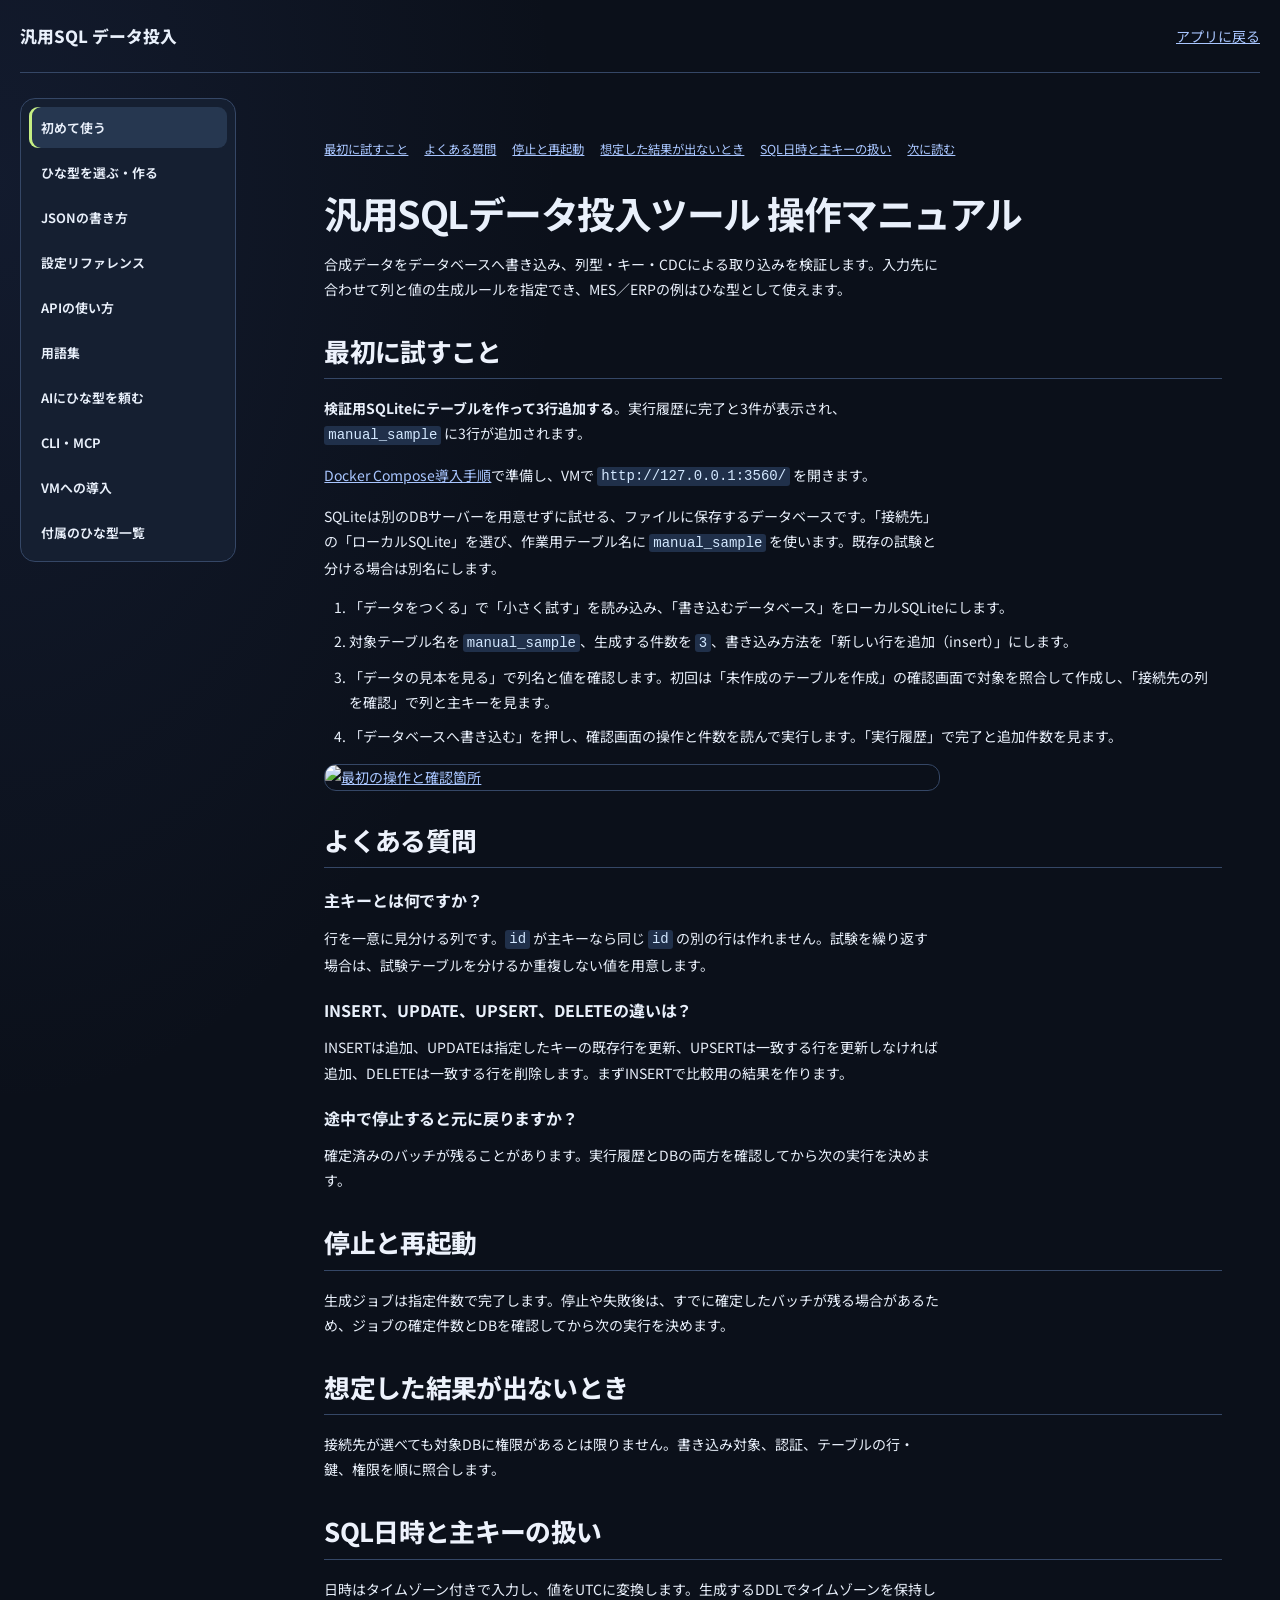
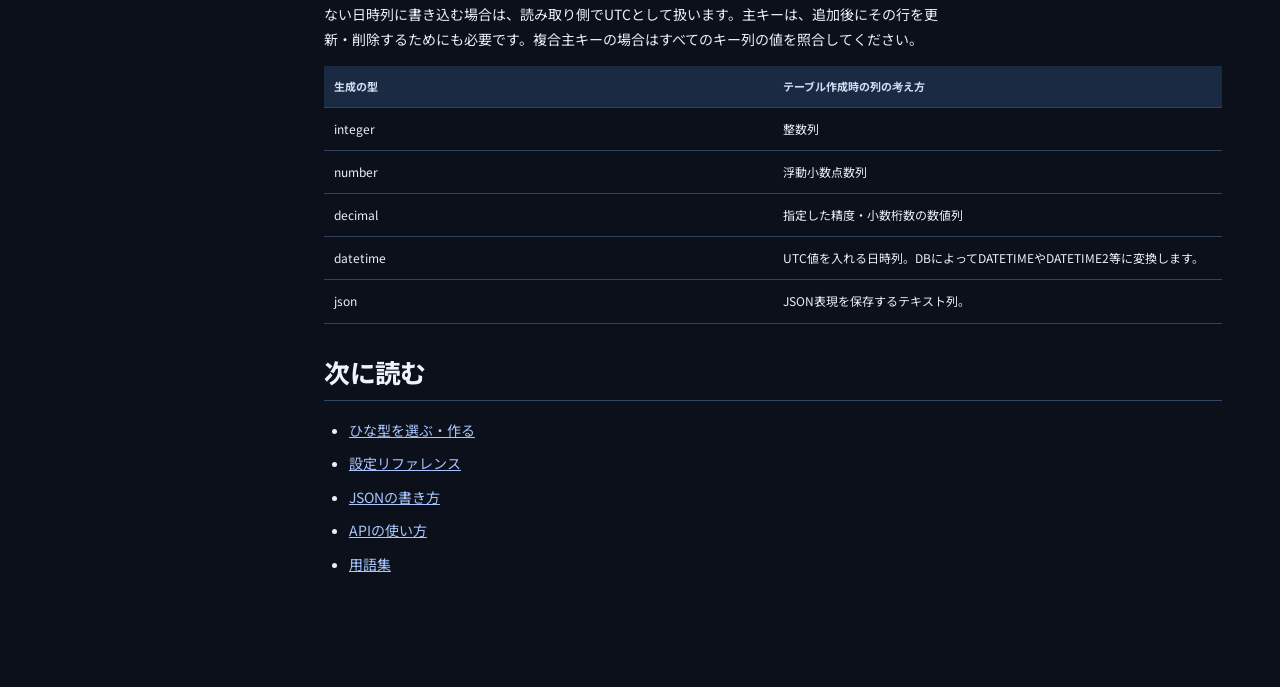
==== commit 9182b228: "Address review and guard agent-driven operations" ====
--- a/docs/help-site/index.html
+++ b/docs/help-site/index.html
@@ -15,7 +15,7 @@
     <a href="/">アプリに戻る</a>
   </div>
   <div class="help-layout">
-    <nav class="help-nav" aria-label="ヘルプ"><a href="/help/index.html" aria-current="page">初めて使う</a><a href="/help/presets.html">ひな型を選ぶ・作る</a><a href="/help/templates.html">JSONの書き方</a><a href="/help/settings.html">設定リファレンス</a><a href="/help/api.html">APIの使い方</a><a href="/help/glossary.html">用語集</a><a href="/help/ai.html">AIにひな型を頼む</a><a href="/help/install.html">VMへの導入</a><a href="/help/catalog.html">付属のひな型一覧</a></nav>
+    <nav class="help-nav" aria-label="ヘルプ"><a href="/help/index.html" aria-current="page">初めて使う</a><a href="/help/presets.html">ひな型を選ぶ・作る</a><a href="/help/templates.html">JSONの書き方</a><a href="/help/settings.html">設定リファレンス</a><a href="/help/api.html">APIの使い方</a><a href="/help/glossary.html">用語集</a><a href="/help/ai.html">AIにひな型を頼む</a><a href="/help/mcp.html">CLI・MCP</a><a href="/help/install.html">VMへの導入</a><a href="/help/catalog.html">付属のひな型一覧</a></nav>
     <main class="help-content" id="help-content">
       <nav class="help-outline" aria-label="このページ"><a href="#最初に試すこと">最初に試すこと</a><a href="#よくある質問">よくある質問</a><a href="#停止と再起動">停止と再起動</a><a href="#想定した結果が出ないとき">想定した結果が出ないとき</a><a href="#sql日時と主キ-の扱い">SQL日時と主キーの扱い</a><a href="#次に読む">次に読む</a></nav>
       <article><h1>汎用SQLデータ投入ツール 操作マニュアル</h1>
--- a/static/style.css
+++ b/static/style.css
@@ -1,10 +1,3 @@
-@font-face {
-  font-family: "Noto Sans JP";
-  src: url("/static/fonts/noto-sans-jp-all.woff2") format("woff2");
-  font-style: normal;
-  font-weight: 100 900;
-  font-display: swap;
-}
 @font-face {
   font-family: "Noto Sans JP";
   src: url("/static/fonts/noto-sans-jp-ui.woff2") format("woff2");
